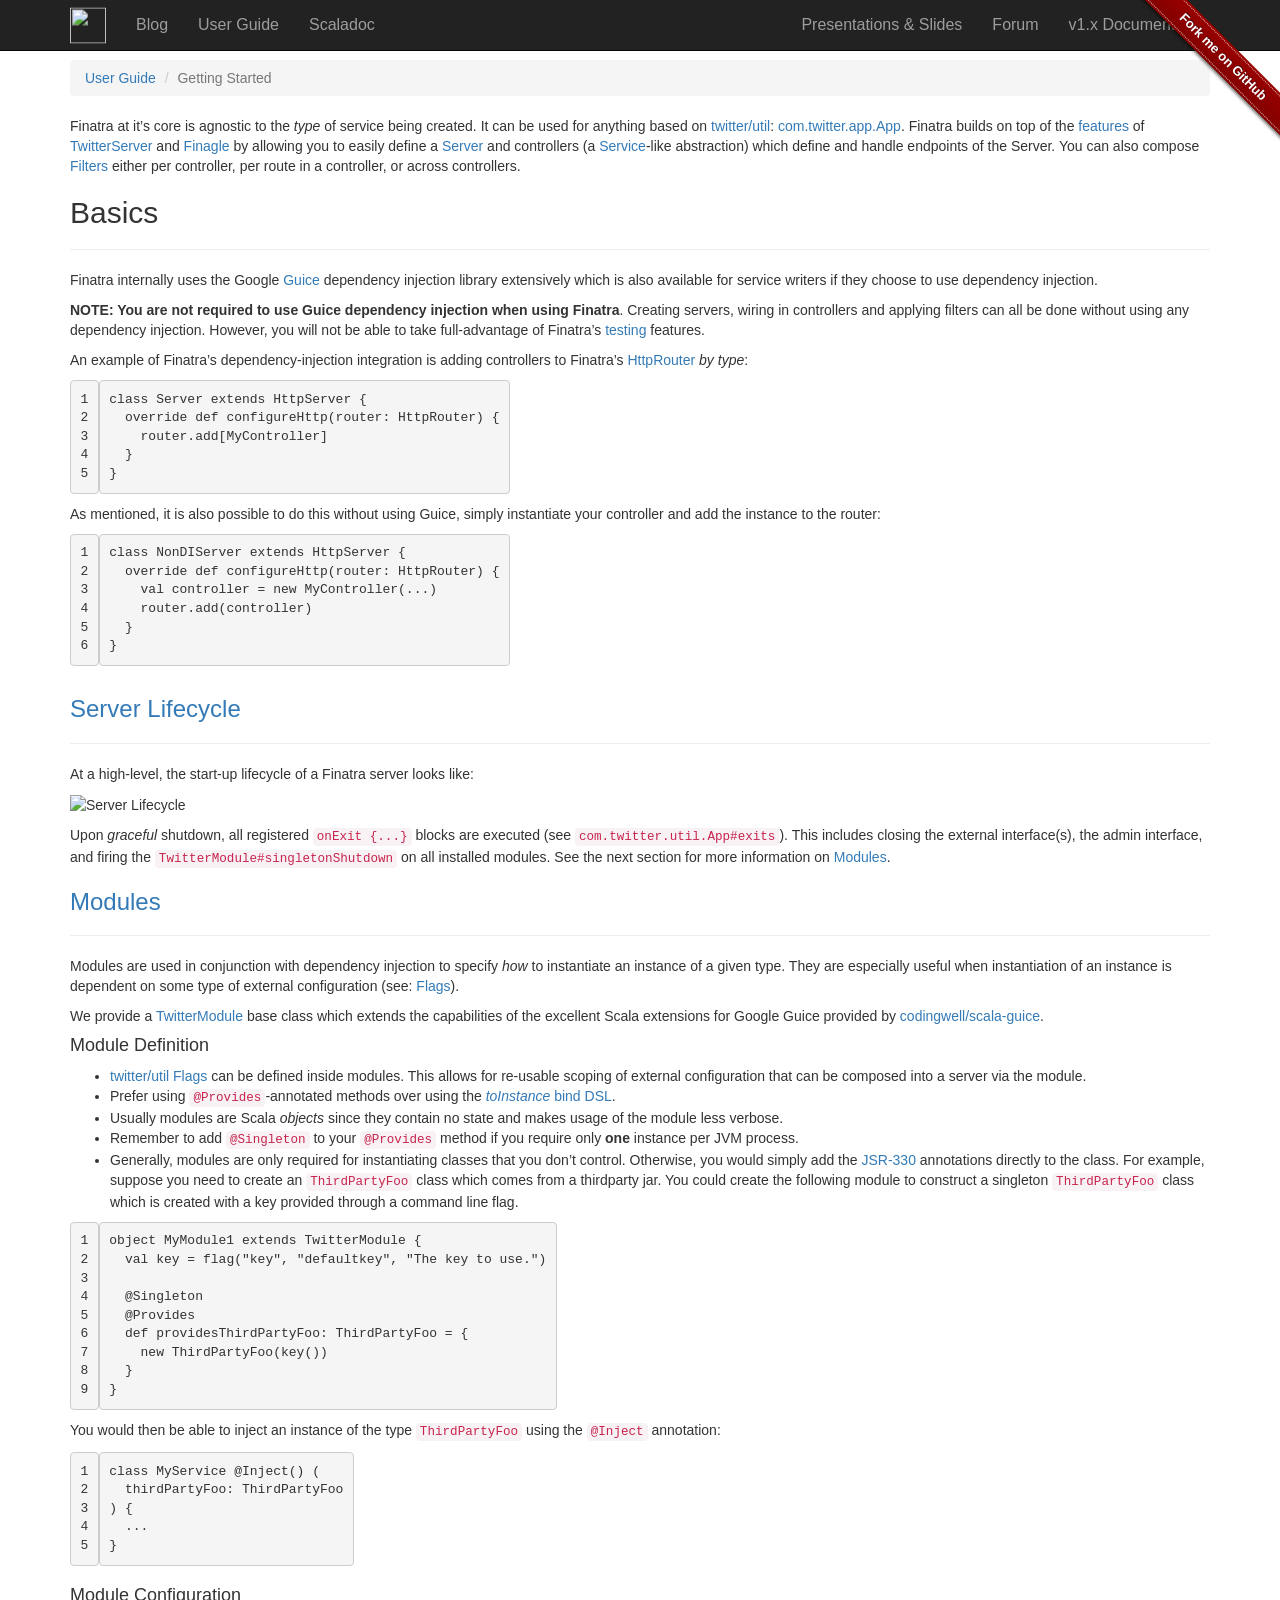
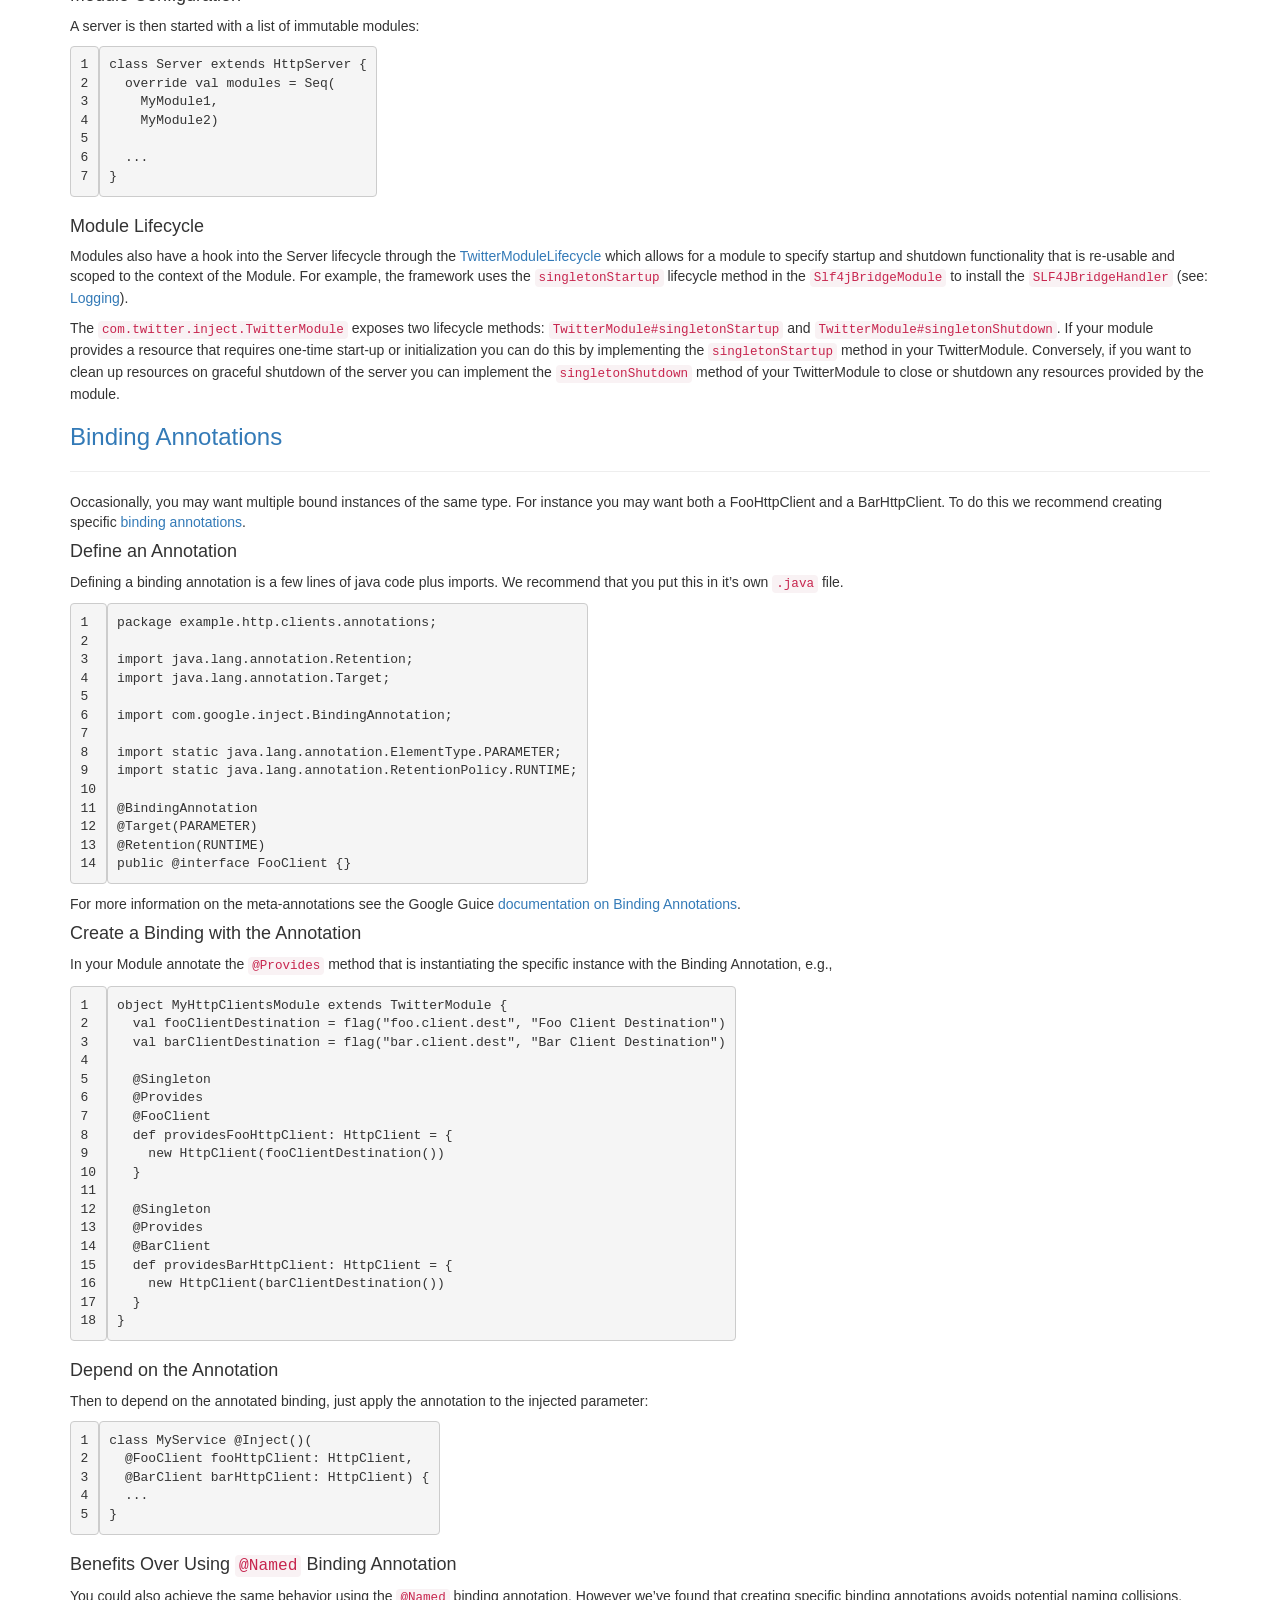
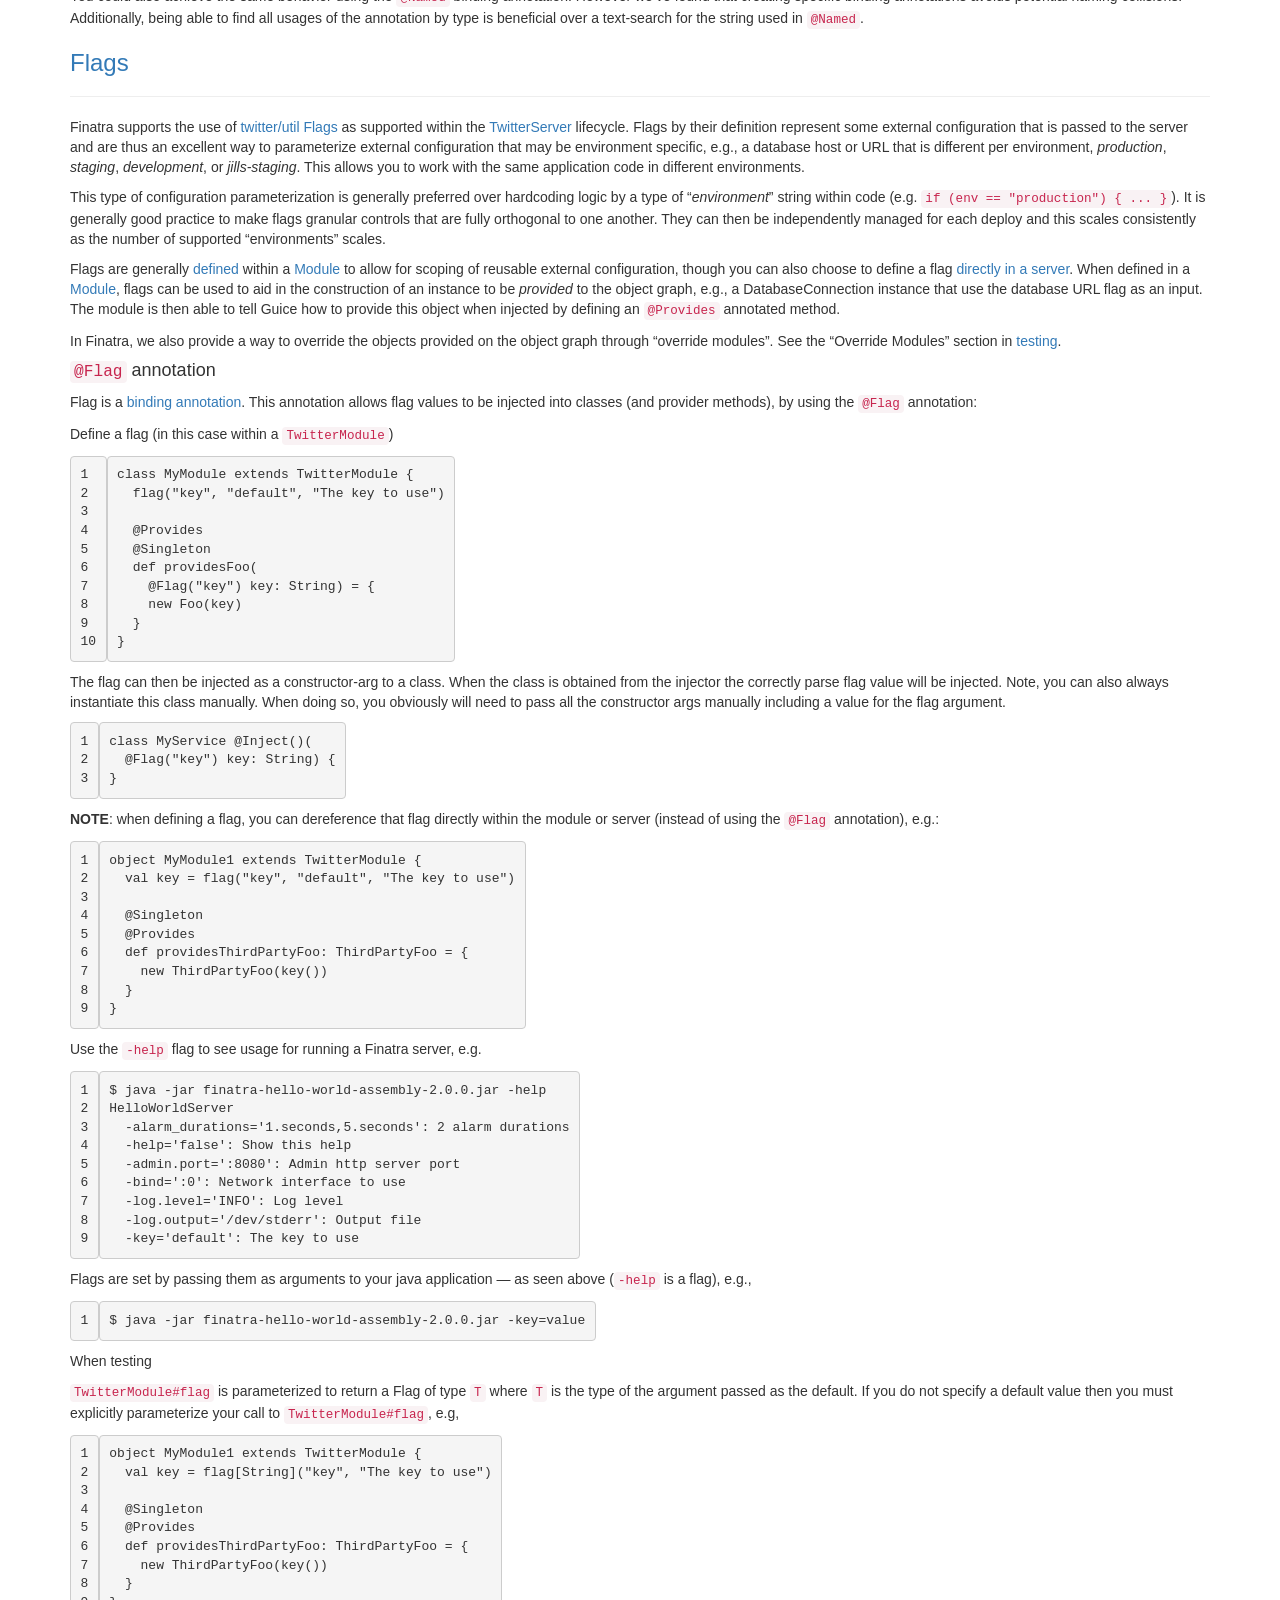
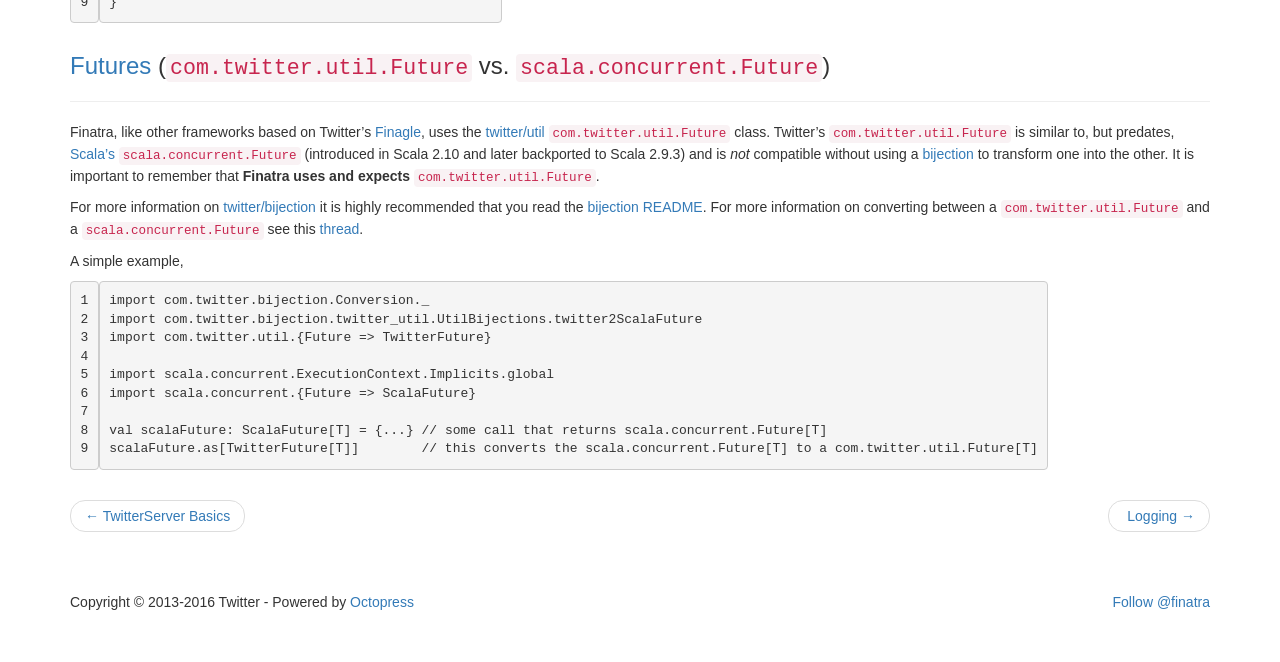
==== user-guide/getting-started/index.html @ c6b68253 "Site updated at 2016-06-16 21:37:36 UTC" ====
<!DOCTYPE html>
<html lang="en">
  <head>
    <meta charset="utf-8">
    <meta http-equiv="X-UA-Compatible" content="IE=edge">
    <meta name="viewport" content="width=device-width, initial-scale=1">

    <title>Getting Started - Finatra</title>
    <link rel="stylesheet" type="text/css" href="https://maxcdn.bootstrapcdn.com/bootstrap/3.3.5/css/bootstrap.min.css">
    <link rel="stylesheet" type="text/css" href="https://fonts.googleapis.com/css?family=Open+Sans:800">
    <link rel="stylesheet" type="text/css" href="/finatra/javascripts/highlight/styles/idea.css">
    <script src="/finatra/javascripts/highlight/highlight.pack.js"></script>
    <script>hljs.initHighlightingOnLoad();</script>
    <style type="text/css">
      body {
        padding-top: 60px;
        padding-bottom: 40px;
      }

      .nav {
        font-size: 16px;
      }

      section.page {
        padding: 0px;
      }

      .parent-element {
        -webkit-transform-style: preserve-3d;
        -moz-transform-style: preserve-3d;
        transform-style: preserve-3d;
      }

      .element {
        position: relative;
        top: 50%;
        transform: translateY(-15%);
      }

      h1.brand {
        font-family: &#8216;Open Sans&#8217;, sans-serif;
        font-weight: 800;
        font-size: 84px !important;
      }

      .anchor { padding-top: 60px; }

      .no-pad-anchor .anchor { padding-top: 0px; }

      .embed-video-container {
        position: relative;
        padding-bottom: 56.25%; /* 16/9 ratio */
        padding-top: 30px; /* IE6 workaround*/
        height: 0;
        overflow: hidden;
      }

      .embed-video-container iframe,
      .embed-video-container object,
      .embed-video-container embed {
        position: absolute;
        top: 0;
        left: 0;
        width: 100%;
        height: 100%;
      }
    </style>
    <link rel="shortcut icon" href="/finatra/favicon.ico?v=2" type="image/x-icon">
    <link rel="icon" href="/finatra/favicon.ico?v=2" type="image/x-icon">
  </head>

  <body>
    <!-- Fixed navbar -->
    <nav class="navbar navbar-inverse navbar-fixed-top">
      <div class="container">
        <div class="navbar-header">
          <a class="navbar-brand element" href="/finatra"><img src="/finatra/images/finatra_transparent.gif" style="height:36px; width:36px"/></a>
        </div>
        <div id="navbar" class="navbar-collapse collapse">
          <ul class="nav navbar-nav">
            <li ><a href="/finatra/blog/archives">Blog</a></li>
            <li><a href="/finatra/user-guide">User&nbsp;Guide</a></li>
            <li><a href="/finatra/docs/index.html">Scaladoc</a></li>
          </ul>
          <ul class="nav navbar-nav navbar-right">
            <li><a href="/finatra/presentations">Presentations&nbsp;&&nbsp;Slides</a></li>
            <li><a href="https://groups.google.com/forum/#!forum/finatra-users">Forum</a></li>
            <li><a href="/finatra/v1/docs/index.html">v1.x Documentation</a></li>
          </ul>
        </div><!--/.nav-collapse -->
      </div>
    </nav>
    <div class="github-fork-ribbon-wrapper right fixed" style="width: 150px;height: 150px;position: fixed;overflow: hidden;top: 0;z-index: 9999;pointer-events: none;right: 0;"><div class="github-fork-ribbon" style="position: absolute;padding: 2px 0;background-color: #900;background-image: linear-gradient(to bottom, rgba(0, 0, 0, 0), rgba(0, 0, 0, 0.15));-webkit-box-shadow: 0 2px 3px 0 rgba(0, 0, 0, 0.5);-moz-box-shadow: 0 2px 3px 0 rgba(0, 0, 0, 0.5);box-shadow: 0 2px 3px 0 rgba(0, 0, 0, 0.5);z-index: 9999;pointer-events: auto;top: 42px;right: -43px;-webkit-transform: rotate(45deg);-moz-transform: rotate(45deg);-ms-transform: rotate(45deg);-o-transform: rotate(45deg);transform: rotate(45deg);"><a target="_blank" href="https://github.com/twitter/finatra" style="font: 700 13px &quot;Helvetica Neue&quot;, Helvetica, Arial, sans-serif;color: #fff;text-decoration: none;text-shadow: 0 -1px rgba(0, 0, 0, 0.5);text-align: center;width: 200px;line-height: 20px;display: inline-block;padding: 2px 0;border-width: 1px 0;border-style: dotted;border-color: rgba(255, 255, 255, 0.7);">Fork me on GitHub</a></div></div>

    <div class="container">
      <div id="main">
        <section class="page">

          <div>
<article role="article">
  <ol class="breadcrumb">
  <li><a href="/finatra/user-guide">User Guide</a></li>
  <li class="active">Getting Started</li>
</ol>


<p>Finatra at it&rsquo;s core is agnostic to the <em>type</em> of service being created. It can be used for anything based on <a href="https://github.com/twitter/util">twitter/util</a>: <a href="https://github.com/twitter/util/blob/develop/util-app/src/main/scala/com/twitter/app/App.scala" title="">com.twitter.app.App</a>. Finatra builds on top of the <a href="http://twitter.github.io/twitter-server/Features.html">features</a> of <a href="http://twitter.github.io/twitter-server/">TwitterServer</a> and <a href="https://twitter.github.io/finagle">Finagle</a> by allowing you to easily define a <a href="http://twitter.github.io/finagle/guide/Servers.html">Server</a> and controllers (a <a href="http://twitter.github.io/finagle/guide/ServicesAndFilters.html#services">Service</a>-like abstraction) which define and handle endpoints of the Server. You can also compose <a href="http://twitter.github.io/finagle/guide/ServicesAndFilters.html#filters">Filters</a> either per controller, per route in a controller, or across controllers.</p>

<h2>Basics</h2>

<hr />

<p>Finatra internally uses the Google <a href="https://github.com/google/guice">Guice</a> dependency injection library extensively which is also available for service writers if they choose to use dependency injection.</p>

<p><strong>NOTE: You are not required to use Guice dependency injection when using Finatra</strong>. Creating servers, wiring in controllers and applying filters can all be done without using any dependency injection. However, you will not be able to take full-advantage of Finatra&rsquo;s <a href="/finatra/user-guide/testing">testing</a> features.</p>

<p>An example of Finatra&rsquo;s dependency-injection integration is adding controllers to Finatra&rsquo;s <a href="https://github.com/twitter/finatra/blob/develop/http/src/main/scala/com/twitter/finatra/http/routing/HttpRouter.scala">HttpRouter</a> <em>by type</em>:</p>

<figure class='code'><figcaption><span></span></figcaption><div class="highlight"><table><tr><td class="gutter"><pre class="line-numbers"><span class='line-number'>1</span>
<span class='line-number'>2</span>
<span class='line-number'>3</span>
<span class='line-number'>4</span>
<span class='line-number'>5</span>
</pre></td><td class='code'><pre><code class='scala'><span class='line'><span class="k">class</span> <span class="nc">Server</span> <span class="k">extends</span> <span class="nc">HttpServer</span> <span class="o">{</span>
</span><span class='line'>  <span class="k">override</span> <span class="k">def</span> <span class="n">configureHttp</span><span class="o">(</span><span class="n">router</span><span class="k">:</span> <span class="kt">HttpRouter</span><span class="o">)</span> <span class="o">{</span>
</span><span class='line'>    <span class="n">router</span><span class="o">.</span><span class="n">add</span><span class="o">[</span><span class="kt">MyController</span><span class="o">]</span>
</span><span class='line'>  <span class="o">}</span>
</span><span class='line'><span class="o">}</span>
</span></code></pre></td></tr></table></div></figure>


<div></div>


<p>As mentioned, it is also possible to do this without using Guice, simply instantiate your controller and add the instance to the router:</p>

<figure class='code'><figcaption><span></span></figcaption><div class="highlight"><table><tr><td class="gutter"><pre class="line-numbers"><span class='line-number'>1</span>
<span class='line-number'>2</span>
<span class='line-number'>3</span>
<span class='line-number'>4</span>
<span class='line-number'>5</span>
<span class='line-number'>6</span>
</pre></td><td class='code'><pre><code class='scala'><span class='line'><span class="k">class</span> <span class="nc">NonDIServer</span> <span class="k">extends</span> <span class="nc">HttpServer</span> <span class="o">{</span>
</span><span class='line'>  <span class="k">override</span> <span class="k">def</span> <span class="n">configureHttp</span><span class="o">(</span><span class="n">router</span><span class="k">:</span> <span class="kt">HttpRouter</span><span class="o">)</span> <span class="o">{</span>
</span><span class='line'>    <span class="k">val</span> <span class="n">controller</span> <span class="k">=</span> <span class="k">new</span> <span class="nc">MyController</span><span class="o">(...)</span>
</span><span class='line'>    <span class="n">router</span><span class="o">.</span><span class="n">add</span><span class="o">(</span><span class="n">controller</span><span class="o">)</span>
</span><span class='line'>  <span class="o">}</span>
</span><span class='line'><span class="o">}</span>
</span></code></pre></td></tr></table></div></figure>


<div></div>


<h3><a class="anchor" name="lifecycle" href="#lifecycle">Server Lifecycle</a></h3>

<hr />

<p>At a high-level, the start-up lifecycle of a Finatra server looks like:</p>

<p><img src="/finatra/images/FinatraLifecycle.png" alt="Server Lifecycle" /></p>

<p>Upon <em>graceful</em> shutdown, all registered <code>onExit {...}</code> blocks are executed (see <a href="https://github.com/twitter/util/blob/develop/util-app/src/main/scala/com/twitter/app/App.scala#L69"><code>com.twitter.util.App#exits</code></a>). This includes closing the external interface(s), the admin interface, and firing the <a href="https://github.com/twitter/finatra/blob/develop/inject/inject-core/src/main/scala/com/twitter/inject/TwitterModuleLifecycle.scala#L25"><code>TwitterModule#singletonShutdown</code></a> on all installed modules. See the next section for more information on <a href="#modules">Modules</a>.</p>

<h3><a class="anchor" name="modules" href="#modules">Modules</a></h3>

<hr />

<p>Modules are used in conjunction with dependency injection to specify <em>how</em> to instantiate an instance of a given type. They are especially useful when instantiation of an instance is dependent on some type of external configuration (see: <a href="/finatra/user-guide/getting-started#flags">Flags</a>).</p>

<p>We provide a <a href="https://github.com/twitter/finatra/blob/develop/inject/inject-core/src/main/scala/com/twitter/inject/TwitterModule.scala">TwitterModule</a> base class which extends the capabilities of the excellent Scala extensions for Google Guice provided by <a href="https://github.com/codingwell/scala-guice">codingwell/scala-guice</a>.</p>

<h4>Module Definition</h4>

<ul>
<li><a href="https://github.com/twitter/util">twitter/util</a> <a href="#flags">Flags</a> can be defined inside modules. This allows for re-usable scoping of external configuration that can be composed into a server via the module.</li>
<li>Prefer using <code>@Provides</code>-annotated methods over using the <a href="https://github.com/google/guice/wiki/InstanceBindings"><em>toInstance</em> bind DSL</a>.</li>
<li>Usually modules are Scala <em>objects</em> since they contain no state and makes usage of the module less verbose.</li>
<li>Remember to add <code>@Singleton</code> to your <code>@Provides</code> method if you require only <strong>one</strong> instance per JVM process.</li>
<li>Generally, modules are only required for instantiating classes that you don&rsquo;t control. Otherwise, you would simply add the <a href="https://github.com/google/guice/wiki/JSR330">JSR-330</a> annotations directly to the class. For example, suppose you need to create an <code>ThirdPartyFoo</code> class which comes from a thirdparty jar. You could create the following module to construct a singleton <code>ThirdPartyFoo</code> class which is created with a key provided through a command line flag.</li>
</ul>


<figure class='code'><figcaption><span></span></figcaption><div class="highlight"><table><tr><td class="gutter"><pre class="line-numbers"><span class='line-number'>1</span>
<span class='line-number'>2</span>
<span class='line-number'>3</span>
<span class='line-number'>4</span>
<span class='line-number'>5</span>
<span class='line-number'>6</span>
<span class='line-number'>7</span>
<span class='line-number'>8</span>
<span class='line-number'>9</span>
</pre></td><td class='code'><pre><code class='scala'><span class='line'><span class="k">object</span> <span class="nc">MyModule1</span> <span class="k">extends</span> <span class="nc">TwitterModule</span> <span class="o">{</span>
</span><span class='line'>  <span class="k">val</span> <span class="n">key</span> <span class="k">=</span> <span class="n">flag</span><span class="o">(</span><span class="s">&quot;key&quot;</span><span class="o">,</span> <span class="s">&quot;defaultkey&quot;</span><span class="o">,</span> <span class="s">&quot;The key to use.&quot;</span><span class="o">)</span>
</span><span class='line'>
</span><span class='line'>  <span class="nd">@Singleton</span>
</span><span class='line'>  <span class="nd">@Provides</span>
</span><span class='line'>  <span class="k">def</span> <span class="n">providesThirdPartyFoo</span><span class="k">:</span> <span class="kt">ThirdPartyFoo</span> <span class="o">=</span> <span class="o">{</span>
</span><span class='line'>    <span class="k">new</span> <span class="nc">ThirdPartyFoo</span><span class="o">(</span><span class="n">key</span><span class="o">())</span>
</span><span class='line'>  <span class="o">}</span>
</span><span class='line'><span class="o">}</span>
</span></code></pre></td></tr></table></div></figure>


<div></div>


<p>You would then be able to inject an instance of the type <code>ThirdPartyFoo</code> using the <code>@Inject</code> annotation:</p>

<figure class='code'><figcaption><span></span></figcaption><div class="highlight"><table><tr><td class="gutter"><pre class="line-numbers"><span class='line-number'>1</span>
<span class='line-number'>2</span>
<span class='line-number'>3</span>
<span class='line-number'>4</span>
<span class='line-number'>5</span>
</pre></td><td class='code'><pre><code class='scala'><span class='line'><span class="k">class</span> <span class="nc">MyService</span> <span class="nd">@Inject</span><span class="o">()</span> <span class="o">(</span>
</span><span class='line'>  <span class="n">thirdPartyFoo</span><span class="k">:</span> <span class="kt">ThirdPartyFoo</span>
</span><span class='line'><span class="o">)</span> <span class="o">{</span>
</span><span class='line'>  <span class="o">...</span>
</span><span class='line'><span class="o">}</span>
</span></code></pre></td></tr></table></div></figure>


<div></div>


<h4>Module Configuration</h4>

<p>A server is then started with a list of immutable modules:</p>

<figure class='code'><figcaption><span></span></figcaption><div class="highlight"><table><tr><td class="gutter"><pre class="line-numbers"><span class='line-number'>1</span>
<span class='line-number'>2</span>
<span class='line-number'>3</span>
<span class='line-number'>4</span>
<span class='line-number'>5</span>
<span class='line-number'>6</span>
<span class='line-number'>7</span>
</pre></td><td class='code'><pre><code class='scala'><span class='line'><span class="k">class</span> <span class="nc">Server</span> <span class="k">extends</span> <span class="nc">HttpServer</span> <span class="o">{</span>
</span><span class='line'>  <span class="k">override</span> <span class="k">val</span> <span class="n">modules</span> <span class="k">=</span> <span class="nc">Seq</span><span class="o">(</span>
</span><span class='line'>    <span class="nc">MyModule1</span><span class="o">,</span>
</span><span class='line'>    <span class="nc">MyModule2</span><span class="o">)</span>
</span><span class='line'>
</span><span class='line'>  <span class="o">...</span>
</span><span class='line'><span class="o">}</span>
</span></code></pre></td></tr></table></div></figure>


<div></div>


<h4>Module Lifecycle</h4>

<p>Modules also have a hook into the Server lifecycle through the <a href="https://github.com/twitter/finatra/blob/develop/inject/inject-core/src/main/scala/com/twitter/inject/TwitterModuleLifecycle.scala">TwitterModuleLifecycle</a> which allows for a module to specify startup and shutdown functionality that is re-usable and scoped to the context of the Module. For example, the framework uses the <code>singletonStartup</code> lifecycle method in the <a href="https://github.com/twitter/finatra/blob/develop/slf4j/src/main/scala/com/twitter/finatra/logging/modules/Slf4jBridgeModule.scala#L7"><code>Slf4jBridgeModule</code></a> to install the <a href="http://www.slf4j.org/api/org/slf4j/bridge/SLF4JBridgeHandler.html"><code>SLF4JBridgeHandler</code></a> (see: <a href="/finatra/user-guide/logging">Logging</a>).</p>

<p>The <a href="https://github.com/twitter/finatra/blob/develop/inject/inject-core/src/main/scala/com/twitter/inject/TwitterModuleLifecycle.scala"><code>com.twitter.inject.TwitterModule</code></a> exposes two lifecycle methods: <code>TwitterModule#singletonStartup</code> and <code>TwitterModule#singletonShutdown</code>. If your module provides a resource that requires one-time start-up or initialization you can do this by implementing the <code>singletonStartup</code> method in your TwitterModule. Conversely, if you want to clean up resources on graceful shutdown of the server you can implement the <code>singletonShutdown</code> method of your TwitterModule to close or shutdown any resources provided by the module.</p>

<h3><a class="anchor" name="binding-annotations" href="#binding-annotations">Binding Annotations</a></h3>

<hr />

<p>Occasionally, you may want multiple bound instances of the same type. For instance you may want both a FooHttpClient and a BarHttpClient. To do this we recommend creating specific <a href="https://github.com/google/guice/wiki/BindingAnnotations">binding annotations</a>.</p>

<h4>Define an Annotation</h4>

<p>Defining a binding annotation is a few lines of java code plus imports. We recommend that you put this in it&rsquo;s own <code>.java</code> file.</p>

<figure class='code'><figcaption><span></span></figcaption><div class="highlight"><table><tr><td class="gutter"><pre class="line-numbers"><span class='line-number'>1</span>
<span class='line-number'>2</span>
<span class='line-number'>3</span>
<span class='line-number'>4</span>
<span class='line-number'>5</span>
<span class='line-number'>6</span>
<span class='line-number'>7</span>
<span class='line-number'>8</span>
<span class='line-number'>9</span>
<span class='line-number'>10</span>
<span class='line-number'>11</span>
<span class='line-number'>12</span>
<span class='line-number'>13</span>
<span class='line-number'>14</span>
</pre></td><td class='code'><pre><code class='scala'><span class='line'><span class="k">package</span> <span class="nn">example.http.clients.annotations</span><span class="o">;</span>
</span><span class='line'>
</span><span class='line'><span class="k">import</span> <span class="nn">java.lang.annotation.Retention</span><span class="o">;</span>
</span><span class='line'><span class="k">import</span> <span class="nn">java.lang.annotation.Target</span><span class="o">;</span>
</span><span class='line'>
</span><span class='line'><span class="k">import</span> <span class="nn">com.google.inject.BindingAnnotation</span><span class="o">;</span>
</span><span class='line'>
</span><span class='line'><span class="k">import</span> <span class="nn">static</span> <span class="n">java</span><span class="o">.</span><span class="n">lang</span><span class="o">.</span><span class="n">annotation</span><span class="o">.</span><span class="nc">ElementType</span><span class="o">.</span><span class="nc">PARAMETER</span><span class="o">;</span>
</span><span class='line'><span class="k">import</span> <span class="nn">static</span> <span class="n">java</span><span class="o">.</span><span class="n">lang</span><span class="o">.</span><span class="n">annotation</span><span class="o">.</span><span class="nc">RetentionPolicy</span><span class="o">.</span><span class="nc">RUNTIME</span><span class="o">;</span>
</span><span class='line'>
</span><span class='line'><span class="nd">@BindingAnnotation</span>
</span><span class='line'><span class="nd">@Target</span><span class="o">(</span><span class="nc">PARAMETER</span><span class="o">)</span>
</span><span class='line'><span class="nd">@Retention</span><span class="o">(</span><span class="nc">RUNTIME</span><span class="o">)</span>
</span><span class='line'><span class="n">public</span> <span class="nd">@interface</span> <span class="nc">FooClient</span> <span class="o">{}</span>
</span></code></pre></td></tr></table></div></figure>


<p>For more information on the meta-annotations see the Google Guice <a href="https://github.com/google/guice/wiki/BindingAnnotations">documentation on Binding Annotations</a>.</p>

<h4>Create a Binding with the Annotation</h4>

<p>In your Module annotate the <code>@Provides</code> method that is instantiating the specific instance with the Binding Annotation, e.g.,</p>

<figure class='code'><figcaption><span></span></figcaption><div class="highlight"><table><tr><td class="gutter"><pre class="line-numbers"><span class='line-number'>1</span>
<span class='line-number'>2</span>
<span class='line-number'>3</span>
<span class='line-number'>4</span>
<span class='line-number'>5</span>
<span class='line-number'>6</span>
<span class='line-number'>7</span>
<span class='line-number'>8</span>
<span class='line-number'>9</span>
<span class='line-number'>10</span>
<span class='line-number'>11</span>
<span class='line-number'>12</span>
<span class='line-number'>13</span>
<span class='line-number'>14</span>
<span class='line-number'>15</span>
<span class='line-number'>16</span>
<span class='line-number'>17</span>
<span class='line-number'>18</span>
</pre></td><td class='code'><pre><code class='scala'><span class='line'><span class="k">object</span> <span class="nc">MyHttpClientsModule</span> <span class="k">extends</span> <span class="nc">TwitterModule</span> <span class="o">{</span>
</span><span class='line'>  <span class="k">val</span> <span class="n">fooClientDestination</span> <span class="k">=</span> <span class="n">flag</span><span class="o">(</span><span class="s">&quot;foo.client.dest&quot;</span><span class="o">,</span> <span class="s">&quot;Foo Client Destination&quot;</span><span class="o">)</span>
</span><span class='line'>  <span class="k">val</span> <span class="n">barClientDestination</span> <span class="k">=</span> <span class="n">flag</span><span class="o">(</span><span class="s">&quot;bar.client.dest&quot;</span><span class="o">,</span> <span class="s">&quot;Bar Client Destination&quot;</span><span class="o">)</span>
</span><span class='line'>
</span><span class='line'>  <span class="nd">@Singleton</span>
</span><span class='line'>  <span class="nd">@Provides</span>
</span><span class='line'>  <span class="nd">@FooClient</span>
</span><span class='line'>  <span class="k">def</span> <span class="n">providesFooHttpClient</span><span class="k">:</span> <span class="kt">HttpClient</span> <span class="o">=</span> <span class="o">{</span>
</span><span class='line'>    <span class="k">new</span> <span class="nc">HttpClient</span><span class="o">(</span><span class="n">fooClientDestination</span><span class="o">())</span>
</span><span class='line'>  <span class="o">}</span>
</span><span class='line'>
</span><span class='line'>  <span class="nd">@Singleton</span>
</span><span class='line'>  <span class="nd">@Provides</span>
</span><span class='line'>  <span class="nd">@BarClient</span>
</span><span class='line'>  <span class="k">def</span> <span class="n">providesBarHttpClient</span><span class="k">:</span> <span class="kt">HttpClient</span> <span class="o">=</span> <span class="o">{</span>
</span><span class='line'>    <span class="k">new</span> <span class="nc">HttpClient</span><span class="o">(</span><span class="n">barClientDestination</span><span class="o">())</span>
</span><span class='line'>  <span class="o">}</span>
</span><span class='line'><span class="o">}</span>
</span></code></pre></td></tr></table></div></figure>


<div></div>


<h4>Depend on the Annotation</h4>

<p>Then to depend on the annotated binding, just apply the annotation to the injected parameter:</p>

<figure class='code'><figcaption><span></span></figcaption><div class="highlight"><table><tr><td class="gutter"><pre class="line-numbers"><span class='line-number'>1</span>
<span class='line-number'>2</span>
<span class='line-number'>3</span>
<span class='line-number'>4</span>
<span class='line-number'>5</span>
</pre></td><td class='code'><pre><code class='scala'><span class='line'><span class="k">class</span> <span class="nc">MyService</span> <span class="nd">@Inject</span><span class="o">()(</span>
</span><span class='line'>  <span class="nd">@FooClient</span> <span class="n">fooHttpClient</span><span class="k">:</span> <span class="kt">HttpClient</span><span class="o">,</span>
</span><span class='line'>  <span class="nd">@BarClient</span> <span class="n">barHttpClient</span><span class="k">:</span> <span class="kt">HttpClient</span><span class="o">)</span> <span class="o">{</span>
</span><span class='line'>  <span class="o">...</span>
</span><span class='line'><span class="o">}</span>
</span></code></pre></td></tr></table></div></figure>


<div></div>


<h4>Benefits Over Using <a href="https://github.com/google/guice/wiki/BindingAnnotations#named"><code>@Named</code></a> Binding Annotation</h4>

<p>You could also achieve the same behavior using the <a href="https://github.com/google/guice/wiki/BindingAnnotations#named"><code>@Named</code></a> binding annotation. However we&rsquo;ve found that creating specific binding annotations avoids potential naming collisions. Additionally, being able to find all usages of the annotation by type is beneficial over a text-search for the string used in <code>@Named</code>.</p>

<h3><a class="anchor" name="flags" href="#flags">Flags</a></h3>

<hr />

<p>Finatra supports the use of <a href="https://github.com/twitter/util">twitter/util</a> <a href="https://github.com/twitter/util/blob/develop/util-app/src/main/scala/com/twitter/app/Flag.scala">Flags</a> as supported within the <a href="http://twitter.github.io/twitter-server/Features.html#flags">TwitterServer</a> lifecycle. Flags by their definition represent some external configuration that is passed to the server and are thus an excellent way to parameterize external configuration that may be environment specific, e.g., a database host or URL that is different per environment, <em>production</em>, <em>staging</em>, <em>development</em>, or <em>jills-staging</em>. This allows you to work with the same application code in different environments.</p>

<p>This type of configuration parameterization is generally preferred over hardcoding logic by a type of &ldquo;<em>environment</em>&rdquo; string within code (e.g. <code>if (env == "production") { ... }</code>). It is generally good practice to make flags granular controls that are fully orthogonal to one another. They can then be independently managed for each deploy and this scales consistently as the number of supported &ldquo;environments&rdquo; scales.</p>

<p>Flags are generally <a href="https://github.com/twitter/finatra/blob/develop/http/src/test/scala/com/twitter/finatra/http/tests/integration/doeverything/main/modules/DoEverythingModule.scala#L13">defined</a> within a <a href="#module">Module</a> to allow for scoping of reusable external configuration, though you can also choose to define a flag <a href="https://github.com/twitter/finatra/blob/develop/http/src/test/scala/com/twitter/finatra/http/tests/integration/doeverything/main/DoEverythingServer.scala#L22">directly in a server</a>. When defined in a <a href="#module">Module</a>, flags can be used to aid in the construction of an instance to be <em>provided</em> to the object graph, e.g., a DatabaseConnection instance that use the database URL flag as an input. The module is then able to tell Guice how to provide this object when injected by defining an <code>@Provides</code> annotated method.</p>

<p>In Finatra, we also provide a way to override the objects provided on the object graph through &ldquo;override modules&rdquo;. See the &ldquo;Override Modules&rdquo; section in <a href="/finatra/testing#override-modules">testing</a>.</p>

<h4><code>@Flag</code> annotation</h4>

<p>Flag is a <a href="#binding-annotations">binding annotation</a>. This annotation allows flag values to be injected into classes (and provider methods), by using the <code>@Flag</code> annotation:</p>

<p>Define a flag (in this case within a <code>TwitterModule</code>)</p>

<figure class='code'><figcaption><span></span></figcaption><div class="highlight"><table><tr><td class="gutter"><pre class="line-numbers"><span class='line-number'>1</span>
<span class='line-number'>2</span>
<span class='line-number'>3</span>
<span class='line-number'>4</span>
<span class='line-number'>5</span>
<span class='line-number'>6</span>
<span class='line-number'>7</span>
<span class='line-number'>8</span>
<span class='line-number'>9</span>
<span class='line-number'>10</span>
</pre></td><td class='code'><pre><code class='scala'><span class='line'><span class="k">class</span> <span class="nc">MyModule</span> <span class="k">extends</span> <span class="nc">TwitterModule</span> <span class="o">{</span>
</span><span class='line'>  <span class="n">flag</span><span class="o">(</span><span class="s">&quot;key&quot;</span><span class="o">,</span> <span class="s">&quot;default&quot;</span><span class="o">,</span> <span class="s">&quot;The key to use&quot;</span><span class="o">)</span>
</span><span class='line'>
</span><span class='line'>  <span class="nd">@Provides</span>
</span><span class='line'>  <span class="nd">@Singleton</span>
</span><span class='line'>  <span class="k">def</span> <span class="n">providesFoo</span><span class="o">(</span>
</span><span class='line'>    <span class="nd">@Flag</span><span class="o">(</span><span class="s">&quot;key&quot;</span><span class="o">)</span> <span class="n">key</span><span class="k">:</span> <span class="kt">String</span><span class="o">)</span> <span class="k">=</span> <span class="o">{</span>
</span><span class='line'>    <span class="k">new</span> <span class="nc">Foo</span><span class="o">(</span><span class="n">key</span><span class="o">)</span>
</span><span class='line'>  <span class="o">}</span>
</span><span class='line'><span class="o">}</span>
</span></code></pre></td></tr></table></div></figure>


<div></div>


<p>The flag can then be injected as a constructor-arg to a class. When the class is obtained from the injector the correctly parse flag value will be injected. Note, you can also always instantiate this class manually. When doing so, you obviously will need to pass all the constructor args manually including a value for the flag argument.</p>

<figure class='code'><figcaption><span></span></figcaption><div class="highlight"><table><tr><td class="gutter"><pre class="line-numbers"><span class='line-number'>1</span>
<span class='line-number'>2</span>
<span class='line-number'>3</span>
</pre></td><td class='code'><pre><code class='scala'><span class='line'><span class="k">class</span> <span class="nc">MyService</span> <span class="nd">@Inject</span><span class="o">()(</span>
</span><span class='line'>  <span class="nd">@Flag</span><span class="o">(</span><span class="s">&quot;key&quot;</span><span class="o">)</span> <span class="n">key</span><span class="k">:</span> <span class="kt">String</span><span class="o">)</span> <span class="o">{</span>
</span><span class='line'><span class="o">}</span>
</span></code></pre></td></tr></table></div></figure>


<div></div>


<p><strong>NOTE</strong>: when defining a flag, you can dereference that flag directly within the module or server (instead of using the <code>@Flag</code> annotation), e.g.:</p>

<figure class='code'><figcaption><span></span></figcaption><div class="highlight"><table><tr><td class="gutter"><pre class="line-numbers"><span class='line-number'>1</span>
<span class='line-number'>2</span>
<span class='line-number'>3</span>
<span class='line-number'>4</span>
<span class='line-number'>5</span>
<span class='line-number'>6</span>
<span class='line-number'>7</span>
<span class='line-number'>8</span>
<span class='line-number'>9</span>
</pre></td><td class='code'><pre><code class='scala'><span class='line'><span class="k">object</span> <span class="nc">MyModule1</span> <span class="k">extends</span> <span class="nc">TwitterModule</span> <span class="o">{</span>
</span><span class='line'>  <span class="k">val</span> <span class="n">key</span> <span class="k">=</span> <span class="n">flag</span><span class="o">(</span><span class="s">&quot;key&quot;</span><span class="o">,</span> <span class="s">&quot;default&quot;</span><span class="o">,</span> <span class="s">&quot;The key to use&quot;</span><span class="o">)</span>
</span><span class='line'>
</span><span class='line'>  <span class="nd">@Singleton</span>
</span><span class='line'>  <span class="nd">@Provides</span>
</span><span class='line'>  <span class="k">def</span> <span class="n">providesThirdPartyFoo</span><span class="k">:</span> <span class="kt">ThirdPartyFoo</span> <span class="o">=</span> <span class="o">{</span>
</span><span class='line'>    <span class="k">new</span> <span class="nc">ThirdPartyFoo</span><span class="o">(</span><span class="n">key</span><span class="o">())</span>
</span><span class='line'>  <span class="o">}</span>
</span><span class='line'><span class="o">}</span>
</span></code></pre></td></tr></table></div></figure>


<div></div>


<p>Use the <code>-help</code> flag to see usage for running a Finatra server, e.g.</p>

<figure class='code'><figcaption><span></span></figcaption><div class="highlight"><table><tr><td class="gutter"><pre class="line-numbers"><span class='line-number'>1</span>
<span class='line-number'>2</span>
<span class='line-number'>3</span>
<span class='line-number'>4</span>
<span class='line-number'>5</span>
<span class='line-number'>6</span>
<span class='line-number'>7</span>
<span class='line-number'>8</span>
<span class='line-number'>9</span>
</pre></td><td class='code'><pre><code class='bash'><span class='line'><span class="nv">$ </span>java -jar finatra-hello-world-assembly-2.0.0.jar -help
</span><span class='line'>HelloWorldServer
</span><span class='line'>  -alarm_durations<span class="o">=</span><span class="s1">&#39;1.seconds,5.seconds&#39;</span>: <span class="m">2</span> alarm durations
</span><span class='line'>  -help<span class="o">=</span><span class="s1">&#39;false&#39;</span>: Show this <span class="nb">help</span>
</span><span class='line'>  -admin.port<span class="o">=</span><span class="s1">&#39;:8080&#39;</span>: Admin http server port
</span><span class='line'>  -bind<span class="o">=</span><span class="s1">&#39;:0&#39;</span>: Network interface to use
</span><span class='line'>  -log.level<span class="o">=</span><span class="s1">&#39;INFO&#39;</span>: Log level
</span><span class='line'>  -log.output<span class="o">=</span><span class="s1">&#39;/dev/stderr&#39;</span>: Output file
</span><span class='line'>  -key<span class="o">=</span><span class="s1">&#39;default&#39;</span>: The key to use
</span></code></pre></td></tr></table></div></figure>


<div></div>


<p>Flags are set by passing them as arguments to your java application &mdash; as seen above (<code>-help</code> is a flag), e.g.,</p>

<figure class='code'><figcaption><span></span></figcaption><div class="highlight"><table><tr><td class="gutter"><pre class="line-numbers"><span class='line-number'>1</span>
</pre></td><td class='code'><pre><code class='bash'><span class='line'><span class="nv">$ </span>java -jar finatra-hello-world-assembly-2.0.0.jar -key<span class="o">=</span>value
</span></code></pre></td></tr></table></div></figure>


<p>When testing</p>

<p><code>TwitterModule#flag</code> is parameterized to return a Flag of type <code>T</code> where <code>T</code> is the type of the argument passed as the default. If you do not specify a default value then you must explicitly parameterize your call to <code>TwitterModule#flag</code>, e.g,</p>

<figure class='code'><figcaption><span></span></figcaption><div class="highlight"><table><tr><td class="gutter"><pre class="line-numbers"><span class='line-number'>1</span>
<span class='line-number'>2</span>
<span class='line-number'>3</span>
<span class='line-number'>4</span>
<span class='line-number'>5</span>
<span class='line-number'>6</span>
<span class='line-number'>7</span>
<span class='line-number'>8</span>
<span class='line-number'>9</span>
</pre></td><td class='code'><pre><code class='scala'><span class='line'><span class="k">object</span> <span class="nc">MyModule1</span> <span class="k">extends</span> <span class="nc">TwitterModule</span> <span class="o">{</span>
</span><span class='line'>  <span class="k">val</span> <span class="n">key</span> <span class="k">=</span> <span class="n">flag</span><span class="o">[</span><span class="kt">String</span><span class="o">](</span><span class="s">&quot;key&quot;</span><span class="o">,</span> <span class="s">&quot;The key to use&quot;</span><span class="o">)</span>
</span><span class='line'>
</span><span class='line'>  <span class="nd">@Singleton</span>
</span><span class='line'>  <span class="nd">@Provides</span>
</span><span class='line'>  <span class="k">def</span> <span class="n">providesThirdPartyFoo</span><span class="k">:</span> <span class="kt">ThirdPartyFoo</span> <span class="o">=</span> <span class="o">{</span>
</span><span class='line'>    <span class="k">new</span> <span class="nc">ThirdPartyFoo</span><span class="o">(</span><span class="n">key</span><span class="o">())</span>
</span><span class='line'>  <span class="o">}</span>
</span><span class='line'><span class="o">}</span>
</span></code></pre></td></tr></table></div></figure>


<h3><a class="anchor" name="futures" href="#futures">Futures</a> (<code>com.twitter.util.Future</code> vs. <code>scala.concurrent.Future</code>)</h3>

<hr />

<p>Finatra, like other frameworks based on Twitter&rsquo;s <a href="https://twitter.github.io/finagle">Finagle</a>, uses the <a href="https://github.com/twitter/util">twitter/util</a> <a href="https://github.com/twitter/util/blob/develop/util-core/src/main/scala/com/twitter/util/Future.scala"><code>com.twitter.util.Future</code></a> class. Twitter&rsquo;s <code>com.twitter.util.Future</code> is similar to, but predates, <a href="http://docs.scala-lang.org/overviews/core/futures.html">Scala&rsquo;s</a> <a href="http://www.scala-lang.org/api/current/index.html#scala.concurrent.Future"><code>scala.concurrent.Future</code></a> (introduced in Scala 2.10 and later backported to Scala 2.9.3) and is <em>not</em> compatible without using a <a href="https://github.com/twitter/bijection">bijection</a> to transform one into the other. It is important to remember that <strong>Finatra uses and expects</strong> <a href="https://github.com/twitter/util/blob/develop/util-core/src/main/scala/com/twitter/util/Future.scala"><code>com.twitter.util.Future</code></a>.</p>

<p>For more information on <a href="https://github.com/twitter/bijection">twitter/bijection</a> it is highly recommended that you read the <a href="https://github.com/twitter/bijection/blob/develop/README.md">bijection README</a>. For more information on converting between a <code>com.twitter.util.Future</code> and a <code>scala.concurrent.Future</code> see this <a href="https://groups.google.com/forum/#!searchin/finaglers/UtilBijections/finaglers/DjCqv1Vyw0Q/IWwh9y43CAAJ">thread</a>.</p>

<p>A simple example,</p>

<figure class='code'><figcaption><span></span></figcaption><div class="highlight"><table><tr><td class="gutter"><pre class="line-numbers"><span class='line-number'>1</span>
<span class='line-number'>2</span>
<span class='line-number'>3</span>
<span class='line-number'>4</span>
<span class='line-number'>5</span>
<span class='line-number'>6</span>
<span class='line-number'>7</span>
<span class='line-number'>8</span>
<span class='line-number'>9</span>
</pre></td><td class='code'><pre><code class='scala'><span class='line'><span class="k">import</span> <span class="nn">com.twitter.bijection.Conversion._</span>
</span><span class='line'><span class="k">import</span> <span class="nn">com.twitter.bijection.twitter_util.UtilBijections.twitter2ScalaFuture</span>
</span><span class='line'><span class="k">import</span> <span class="nn">com.twitter.util.</span><span class="o">{</span><span class="nc">Future</span> <span class="k">=&gt;</span> <span class="nc">TwitterFuture</span><span class="o">}</span>
</span><span class='line'>
</span><span class='line'><span class="k">import</span> <span class="nn">scala.concurrent.ExecutionContext.Implicits.global</span>
</span><span class='line'><span class="k">import</span> <span class="nn">scala.concurrent.</span><span class="o">{</span><span class="nc">Future</span> <span class="k">=&gt;</span> <span class="nc">ScalaFuture</span><span class="o">}</span>
</span><span class='line'>
</span><span class='line'><span class="k">val</span> <span class="n">scalaFuture</span><span class="k">:</span> <span class="kt">ScalaFuture</span><span class="o">[</span><span class="kt">T</span><span class="o">]</span> <span class="k">=</span> <span class="o">{...}</span> <span class="c1">// some call that returns scala.concurrent.Future[T]</span>
</span><span class='line'><span class="n">scalaFuture</span><span class="o">.</span><span class="n">as</span><span class="o">[</span><span class="kt">TwitterFuture</span><span class="o">[</span><span class="kt">T</span><span class="o">]]</span>        <span class="c1">// this converts the scala.concurrent.Future[T] to a com.twitter.util.Future[T]</span>
</span></code></pre></td></tr></table></div></figure>


<div></div>


<p><nav>
  <ul class="pager">
  <li class="previous"><a href="/finatra/user-guide/twitter-server-basics"><span aria-hidden="true">&larr;</span>&nbsp;TwitterServer&nbsp;Basics</a></li>
    <li class="next"><a href="/finatra/user-guide/logging">&nbsp;Logging&nbsp;<span aria-hidden="true">&rarr;</span></a></li>
  </ul>
</nav></p>

  
    <footer>
      
      
    </footer>
  
</article>

</div>

<aside class="sidebar">
  
    
  
</aside>



        </section>
      </div>
    </div>


    <div id="footer">
      <div class="container">
        <div class="row">&nbsp;</div>
        <div class="row">&nbsp;</div>
        <div class="row">
          <div class="col-md-10">
            <p>
              Copyright &copy; 2013-2016&nbsp;Twitter - <span class="credit">Powered by <a href="http://octopress.org">Octopress</a></span>
            </p></div>
          <div class="col-md-2">
            <p class="text-muted credit text-right"><a href="https://twitter.com/finatra" data-size="large" class="twitter-follow-button" data-show-count="false" data-lang="en">Follow @finatra</a>
              <script>!function(d,s,id){var js,fjs=d.getElementsByTagName(s)[0];if(!d.getElementById(id)){js=d.createElement(s);js.id=id;js.src="//platform.twitter.com/widgets.js";fjs.parentNode.insertBefore(js,fjs);}}(document,"script","twitter-wjs");</script></p>
          </div>
        </div>
      </div>
    </div>


    <script>
      (function(i,s,o,g,r,a,m){i['GoogleAnalyticsObject']=r;i[r]=i[r]||function(){
        (i[r].q=i[r].q||[]).push(arguments)},i[r].l=1*new Date();a=s.createElement(o),
        m=s.getElementsByTagName(o)[0];a.async=1;a.src=g;m.parentNode.insertBefore(a,m)
      })(window,document,'script','//www.google-analytics.com/analytics.js','ga');

      ga('create', 'UA-39101739-9', 'twitter.github.io/finatra');
      ga('send', 'pageview');
    </script>
    <script src="https://ajax.googleapis.com/ajax/libs/jquery/1.11.3/jquery.min.js"></script>
    <script src="https://maxcdn.bootstrapcdn.com/bootstrap/3.3.5/js/bootstrap.min.js"></script>
  </body>
</html>
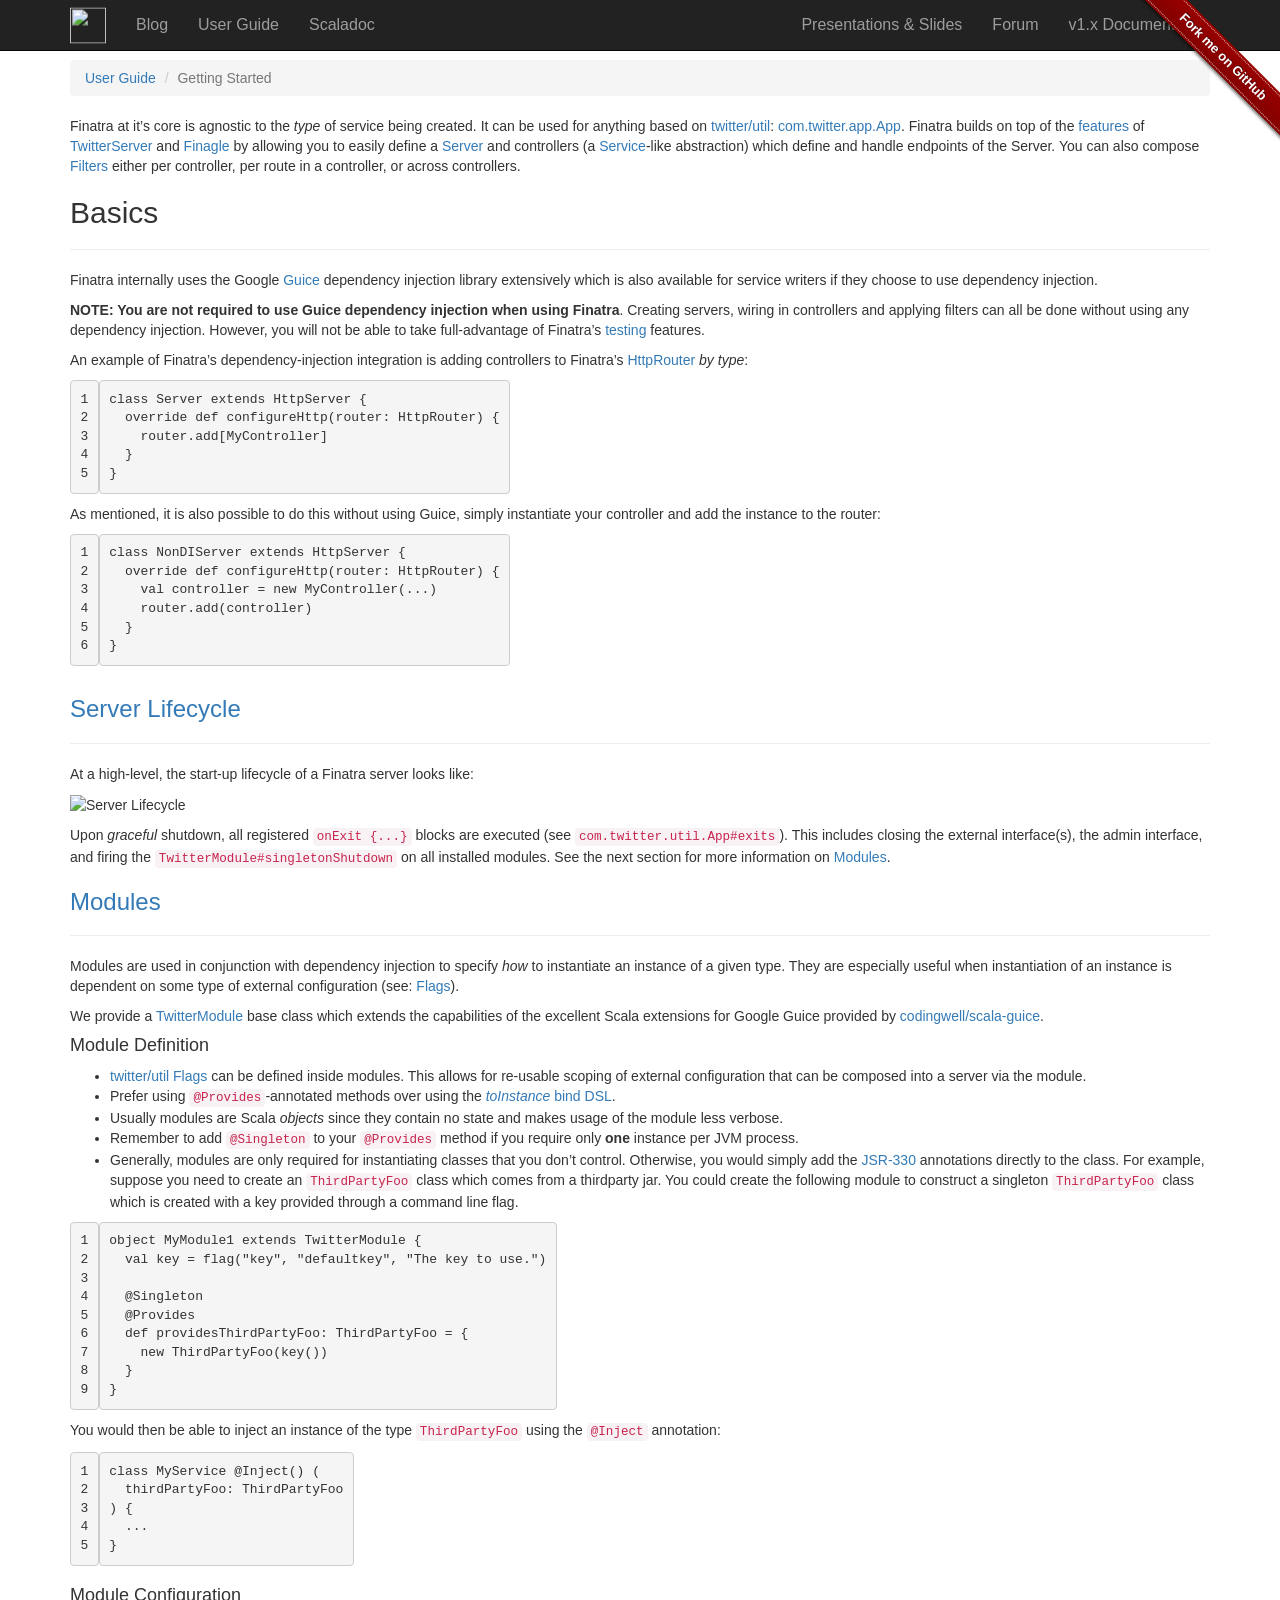
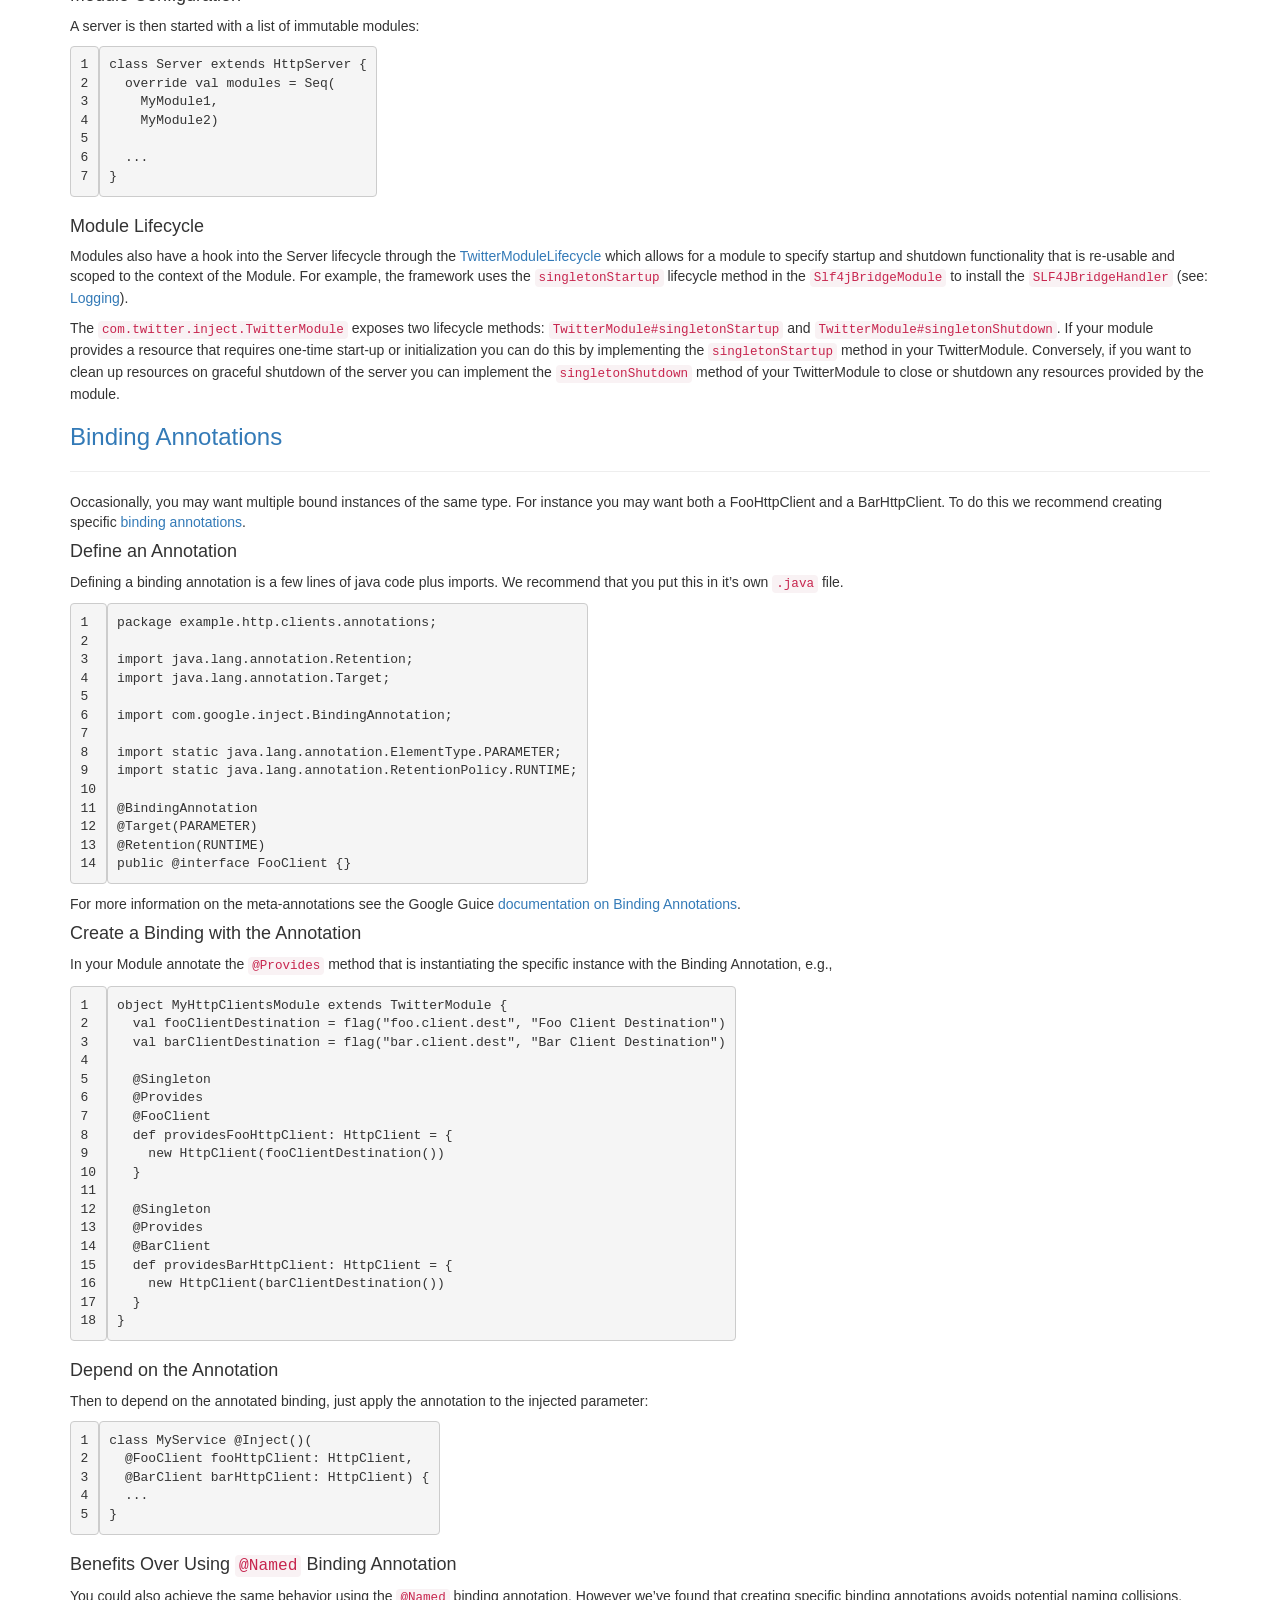
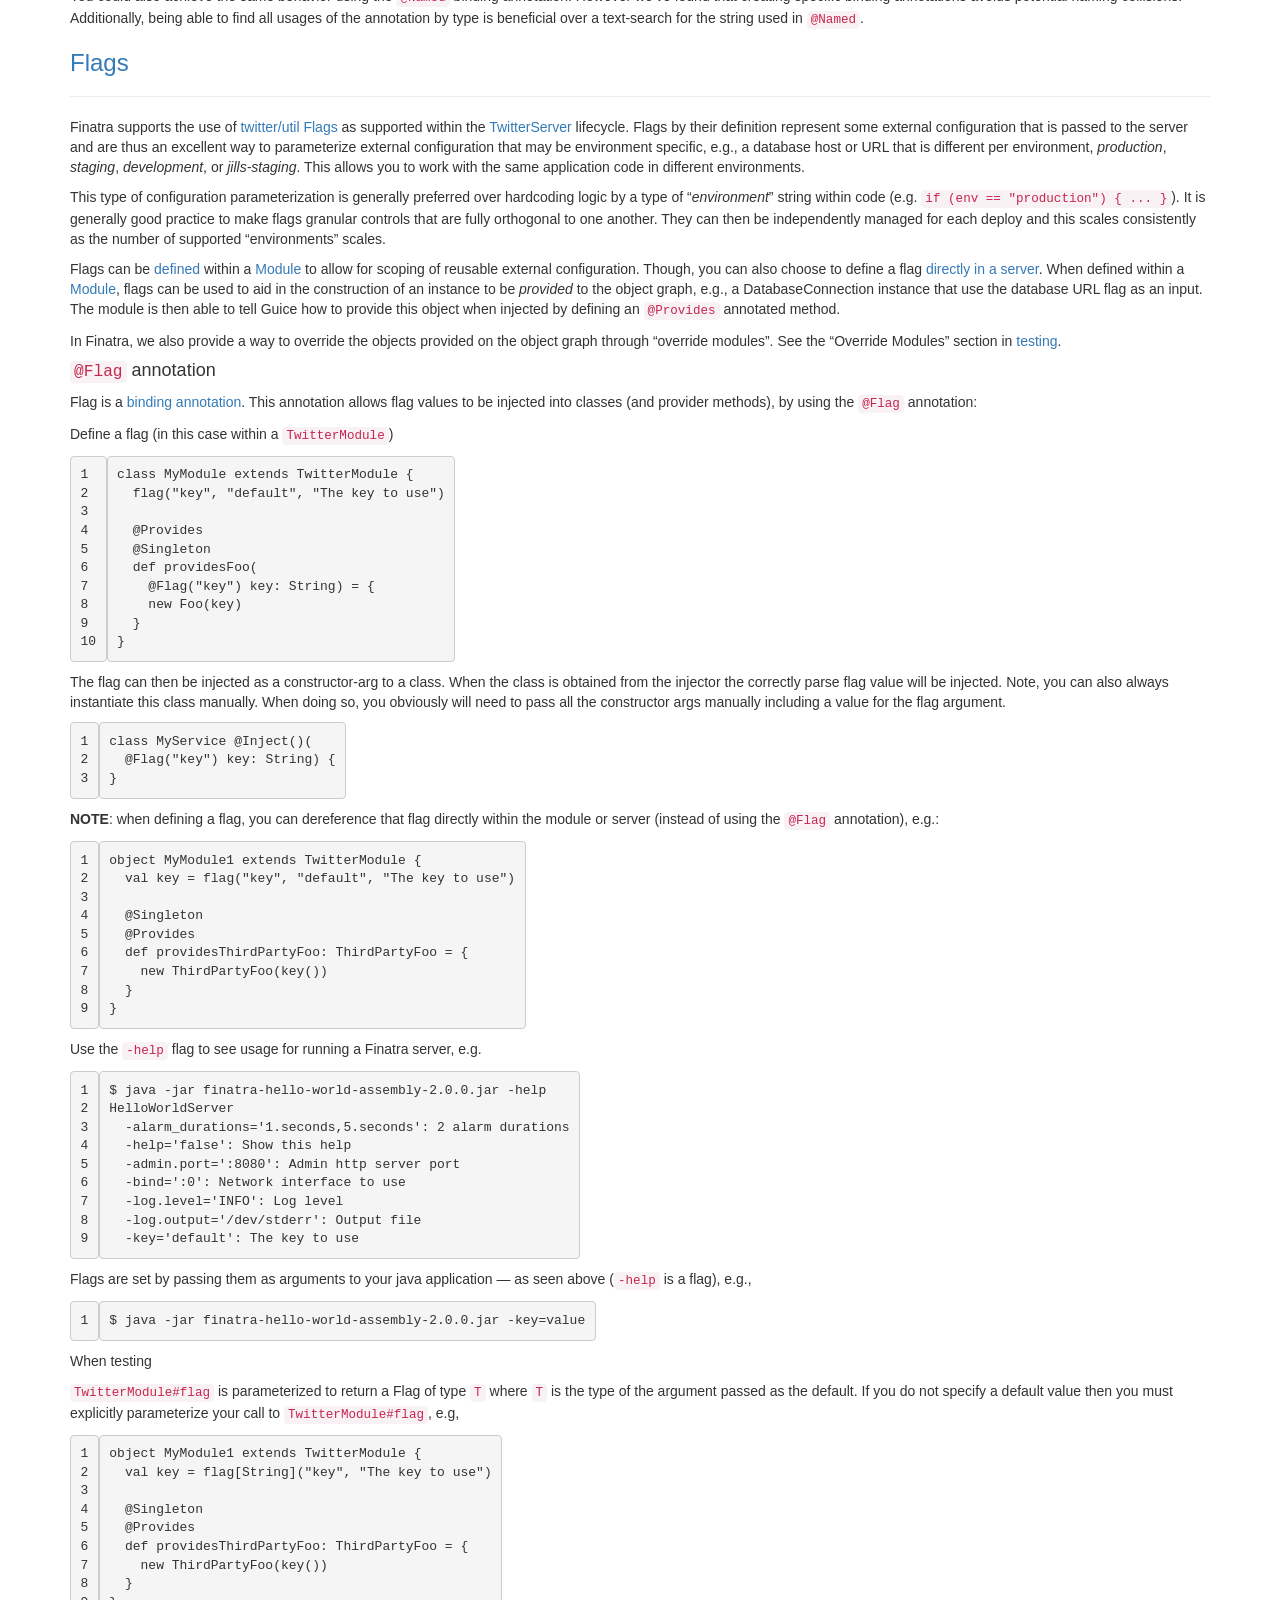
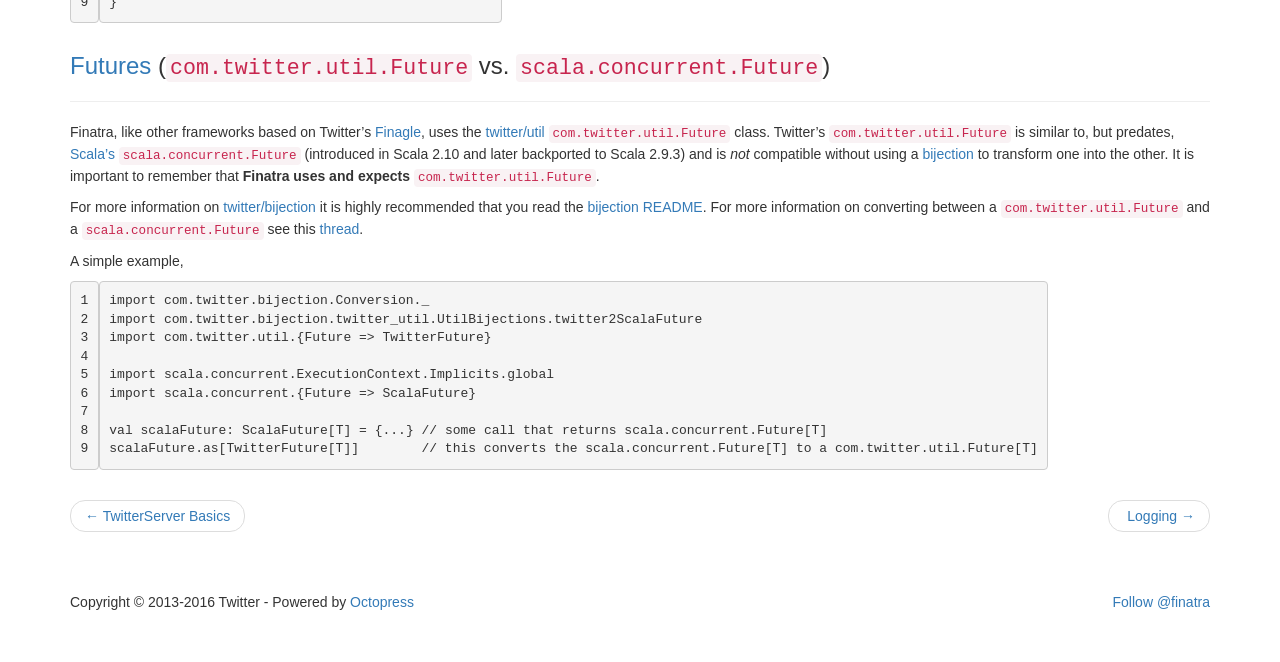
==== commit f955e54b: "Site updated at 2016-06-16 21:44:27 UTC" ====
--- a/user-guide/getting-started/index.html
+++ b/user-guide/getting-started/index.html
@@ -374,7 +374,7 @@
 
 <p>This type of configuration parameterization is generally preferred over hardcoding logic by a type of &ldquo;<em>environment</em>&rdquo; string within code (e.g. <code>if (env == "production") { ... }</code>). It is generally good practice to make flags granular controls that are fully orthogonal to one another. They can then be independently managed for each deploy and this scales consistently as the number of supported &ldquo;environments&rdquo; scales.</p>
 
-<p>Flags are generally <a href="https://github.com/twitter/finatra/blob/develop/http/src/test/scala/com/twitter/finatra/http/tests/integration/doeverything/main/modules/DoEverythingModule.scala#L13">defined</a> within a <a href="#module">Module</a> to allow for scoping of reusable external configuration, though you can also choose to define a flag <a href="https://github.com/twitter/finatra/blob/develop/http/src/test/scala/com/twitter/finatra/http/tests/integration/doeverything/main/DoEverythingServer.scala#L22">directly in a server</a>. When defined in a <a href="#module">Module</a>, flags can be used to aid in the construction of an instance to be <em>provided</em> to the object graph, e.g., a DatabaseConnection instance that use the database URL flag as an input. The module is then able to tell Guice how to provide this object when injected by defining an <code>@Provides</code> annotated method.</p>
+<p>Flags can be <a href="https://github.com/twitter/finatra/blob/develop/http/src/test/scala/com/twitter/finatra/http/tests/integration/doeverything/main/modules/DoEverythingModule.scala#L13">defined</a> within a <a href="#module">Module</a> to allow for scoping of reusable external configuration. Though, you can also choose to define a flag <a href="https://github.com/twitter/finatra/blob/develop/http/src/test/scala/com/twitter/finatra/http/tests/integration/doeverything/main/DoEverythingServer.scala#L22">directly in a server</a>. When defined within a <a href="#module">Module</a>, flags can be used to aid in the construction of an instance to be <em>provided</em> to the object graph, e.g., a DatabaseConnection instance that use the database URL flag as an input. The module is then able to tell Guice how to provide this object when injected by defining an <code>@Provides</code> annotated method.</p>
 
 <p>In Finatra, we also provide a way to override the objects provided on the object graph through &ldquo;override modules&rdquo;. See the &ldquo;Override Modules&rdquo; section in <a href="/finatra/testing#override-modules">testing</a>.</p>
 
